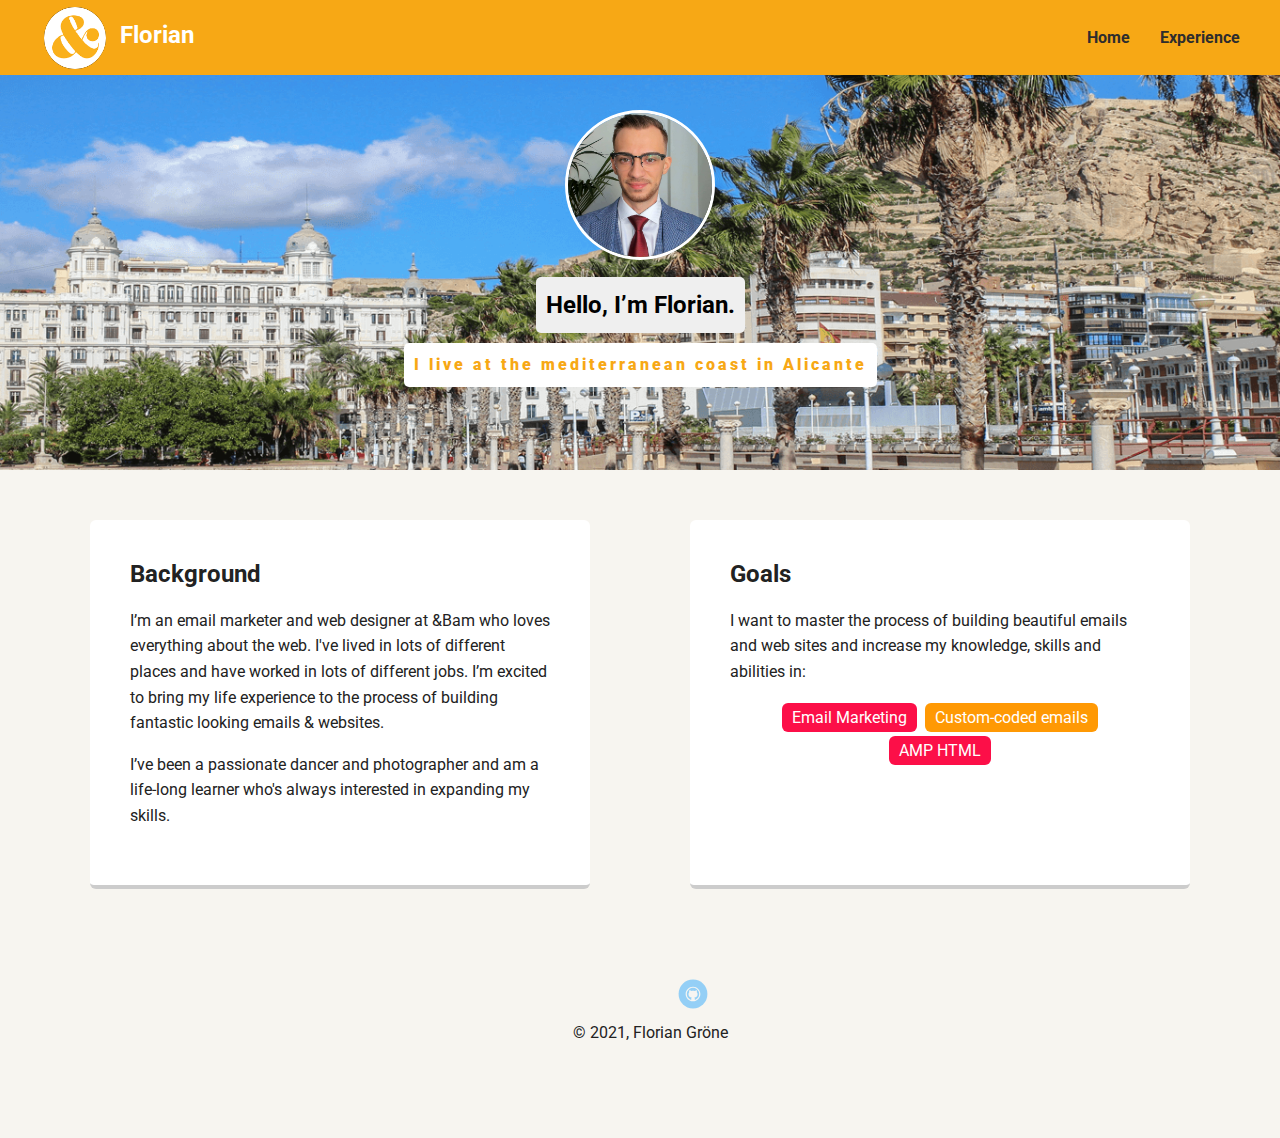
==== index.html @ b0469a55 "Uploaded all project files" ====
<!doctype html>
<html lang="en">
  <head>
    <meta charset="utf-8">
    <title>Florian's Profile</title>
    <meta name="viewport" content="width=device-width, initial-scale=1.0">
    <link rel="stylesheet" href="styles.css">
    <link href="https://fonts.googleapis.com/css?family=Muli%7CRoboto:400,300,500,700,900" rel="stylesheet">
  </head>
  <body>  
    <div class="main-nav">
        <ul class="nav">
          <li><a href="https://andbam.co/"><img id="logo" src="images/logo.png" alt="&Bam logo"></a></li>
          <li class="name">Florian</li>
          <li class="right-nav"><a href="index.html">Home</a></li>
          <li class="right-nav"><a href="experience.html">Experience</a></li>
        </ul>
    </div>

    <header>
      <img src="images/this one (1).jpg" alt="Picture of Florian" class="profile-image">
      <h1 class="tag name">Hello, I’m Florian.</h1>
      <p class="tag location">I live at the mediterranean coast in Alicante</p>
    </header>

    <main class="flex">
      <div class="card">
        <h2>Background</h2>
        <p>I’m an email marketer and web designer at &Bam who loves everything about the web. I've lived in lots of different places and have worked in lots of different jobs. I’m excited to bring my life experience to the process of building fantastic looking emails & websites.</p>
        <p>I’ve been a passionate dancer and photographer and am a life-long learner who's always interested in expanding my skills.</p>
      </div> 

      <div class="card">
        <h2>Goals</h2>
        <p>I want to master the process of building beautiful emails and web sites and increase my knowledge, skills and abilities in:</p>
        <ul class="skills">
          <li>Email Marketing</li>
          <li>Custom-coded emails</li>
          <li>AMP HTML</li>
        </ul>
      </div> 

    </main>
    <footer>
      <ul>
        <li><a href="#" class="social twitter">Twitter</a></li>
        <li><a href="#" class="social linkedin">LinkedIn</a></li>
        <li><a href="#" class="social github">Github</a></li>
      </ul>
      <p class="copyright">&copy; 2021, Florian Gröne</p>
    </footer>
  </body>
</html>
---- styles.css ----
/* Global Layout Set-up */
* { 
  box-sizing: border-box;
}
  
body {
  margin: 0;
  padding: 0;
  text-align: center;
  font-family: 'Roboto', sans-serif;
  color: #222;
  background: #f7f5f0;
}
/* Link Styles */

a {
  text-decoration: none;
  color: rgb(46, 45, 45);
}
a:hover {
  color: #6633ff;
}

/* Section Styles */

.main-nav {
  width: 100%;
  background: rgb(247, 168, 21);
  min-height: 70px;
  position: fixed;
  text-align: center;
}
.nav {
  display: flex;
  justify-content: space-around;
  font-weight: 700;
  list-style-type: none;
  margin: 0 0 0 200px auto;
  padding: 0;
}

.nav .name {
    display: block;
    margin-right: auto;
    color: white;
}

.name {
  margin-left: 60px;
  font-size: 1.5em;
}
.nav li {
  padding: 5px 10px 10px 10px;
}
.nav a {
  transition: all .5s;
}
.nav a:hover {
  color: white
}
/* Florian start */
#logo {
  width: 70px;
  height: auto;
  border-radius: 50%;
  position:fixed;
  display: block;
  margin-top: -18px;
  padding: 4px;
  text-align: center;
  transition: all 0.5s;
}
#logo:hover {
  transform: scale(1.2);
}
.right-nav {
  padding-right: -20px;
}

/* Florian end */

header {
  text-align: center;
  background: url('images/Alicantenyawebb\ \(1\).png') no-repeat top center ;
  background-size: cover;
  overflow: hidden;
  padding-top: 60px;
}
header {
  line-height: 1.5;
}
header .profile-image {
  margin-top: 50px;
  width: 150px;
  height: auto;
  border-radius: 50%;
  border: 3px solid white;
  transition: all .5s;
}
header .profile-image:hover {
  transform: scale(1.2) rotate(360deg);
}
.tag {
  background-color: #efefef;
  color: black;
  padding: 10px;
  border-radius: 5px;
  display: table;
  margin: 10px auto;
} 
.location {
  background-color: #fff;
  color: rgb(247, 168, 21);
  font-weight: 900;
  letter-spacing: 3px;
}
.card {
  margin: 30px;
  padding: 20px 40px 40px;
  max-width: 500px;
  text-align: left;
  background: #fff;
  border-bottom: 4px solid #ccc;
  border-radius: 6px;
  transition: all .5s;
}
.card:hover {
  border-color: rgb(252,15,72);
}

ul.skills {
  padding: 0;
  text-align: center;
}

.skills li {
  border-radius: 6px;
  display: inline-block;
  background: #ff9904;
  color: white;
  padding: 5px 10px;
  margin: 2px;
}

.skills li:nth-child(odd) {
  background: rgb(252,15,72);
}

footer {
  width: 100%;
  min-height: 30px;
  padding: 20px 0 40px 20px;
}

footer .copyright {
  top: -8px;
  font-size: .75em;
}

footer ul {
  list-style-type: none;
  margin: 0;
  padding: 0;
}

footer ul li {
  display: inline-block;
}

a.social {
  display: inline-block;
  text-indent: -9999px;
  margin-left: 5px;
  width: 30px;
  height: 30px;
  background-size: 30px 30px;
  opacity: .4;
  transition: all .5s;
}
a.twitter {
  background-image: url(images/twitter.svg);
}
a.linkedin {
  background-image: url(images/linkedin.svg);
}
a.github {
  background-image: url(images/github.svg);
}
a.social:hover {
  opacity: 1;
}
.clearfix {
  clear: both;
}
/* Added by Florian */
.my-experience {
  text-align: left;
  padding-left: 15px;
}

.right-nav {
  display: inline-block;
  margin-top: 7px;
  margin-left: 10px;
}

.experience-title {
  display: inline-block;
  text-align: center;
  top: auto;
  padding-top: 30px;
}

#main-experience {
  margin-top: -20px;
}

#header-experience {
  background: none;
  min-height: 0px;
}

/* Styles for larger screens */
@media screen and (min-width: 720px) {
  
  .flex {
      display: -ms-flexbox;      /* TWEENER - IE 10 */
      display: flex; 
      max-width: 1200px;
      -ms-flex-pack: distribute;
      justify-content: space-around;
      margin: 0 auto;
  }

  header {
    min-height: 470px;
  }

  .nav {
    padding: 0 30px;
  }


  main {
    padding-top: 20px;
  }

  main p {
    line-height: 1.6em;
  }

  footer {
    font-size: 1.3em;
    max-width: 1200px;
    margin: 40px auto;
  }

}
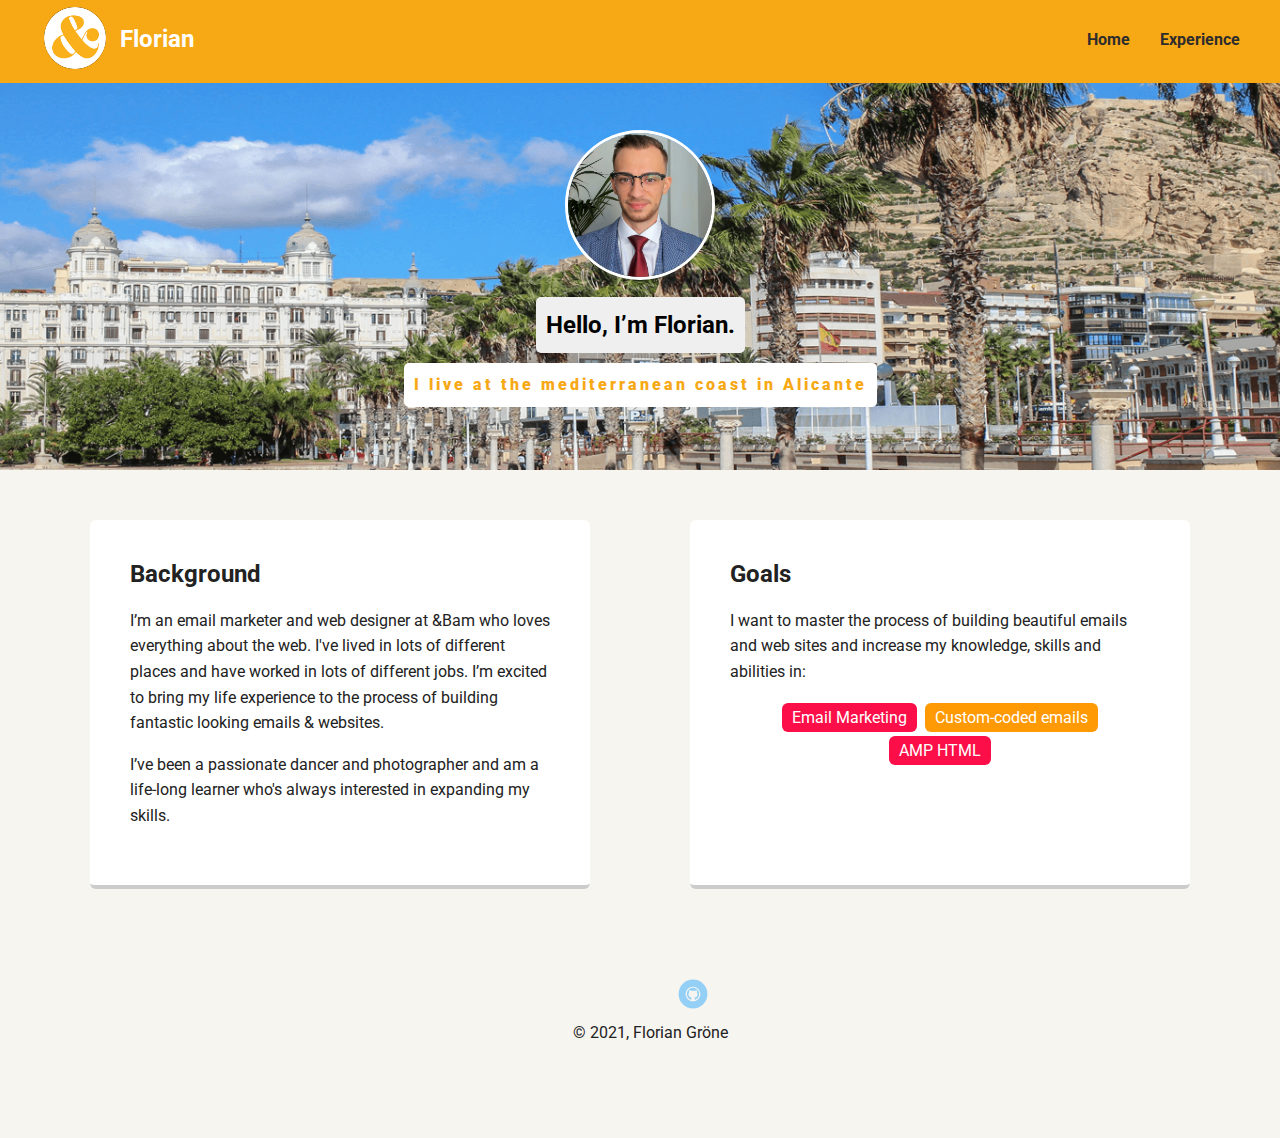
==== commit 502f123f: "index.html semantics fixed. before fixing experience.html" ====
--- a/index.html
+++ b/index.html
@@ -8,29 +8,28 @@
     <link href="https://fonts.googleapis.com/css?family=Muli%7CRoboto:400,300,500,700,900" rel="stylesheet">
   </head>
   <body>  
-    <div class="main-nav">
+    <header>
+      <nav class="main-nav">
         <ul class="nav">
           <li><a href="https://andbam.co/"><img id="logo" src="images/logo.png" alt="&Bam logo"></a></li>
           <li class="name">Florian</li>
           <li class="right-nav"><a href="index.html">Home</a></li>
           <li class="right-nav"><a href="experience.html">Experience</a></li>
         </ul>
-    </div>
-
-    <header>
+      </nav>
       <img src="images/this one (1).jpg" alt="Picture of Florian" class="profile-image">
       <h1 class="tag name">Hello, I’m Florian.</h1>
       <p class="tag location">I live at the mediterranean coast in Alicante</p>
     </header>
 
     <main class="flex">
-      <div class="card">
+      <section class="card">
         <h2>Background</h2>
         <p>I’m an email marketer and web designer at &Bam who loves everything about the web. I've lived in lots of different places and have worked in lots of different jobs. I’m excited to bring my life experience to the process of building fantastic looking emails & websites.</p>
         <p>I’ve been a passionate dancer and photographer and am a life-long learner who's always interested in expanding my skills.</p>
-      </div> 
+      </section> 
 
-      <div class="card">
+      <section class="card">
         <h2>Goals</h2>
         <p>I want to master the process of building beautiful emails and web sites and increase my knowledge, skills and abilities in:</p>
         <ul class="skills">
@@ -38,9 +37,9 @@
           <li>Custom-coded emails</li>
           <li>AMP HTML</li>
         </ul>
-      </div> 
+      </section> 
+    </main>
 
-    </main>
     <footer>
       <ul>
         <li><a href="#" class="social twitter">Twitter</a></li>
--- a/styles.css
+++ b/styles.css
@@ -84,13 +84,13 @@
   background: url('images/Alicantenyawebb\ \(1\).png') no-repeat top center ;
   background-size: cover;
   overflow: hidden;
-  padding-top: 60px;
+  /* padding-top: 60px; */
 }
 header {
   line-height: 1.5;
 }
 header .profile-image {
-  margin-top: 50px;
+  margin-top: 130px;
   width: 150px;
   height: auto;
   border-radius: 50%;
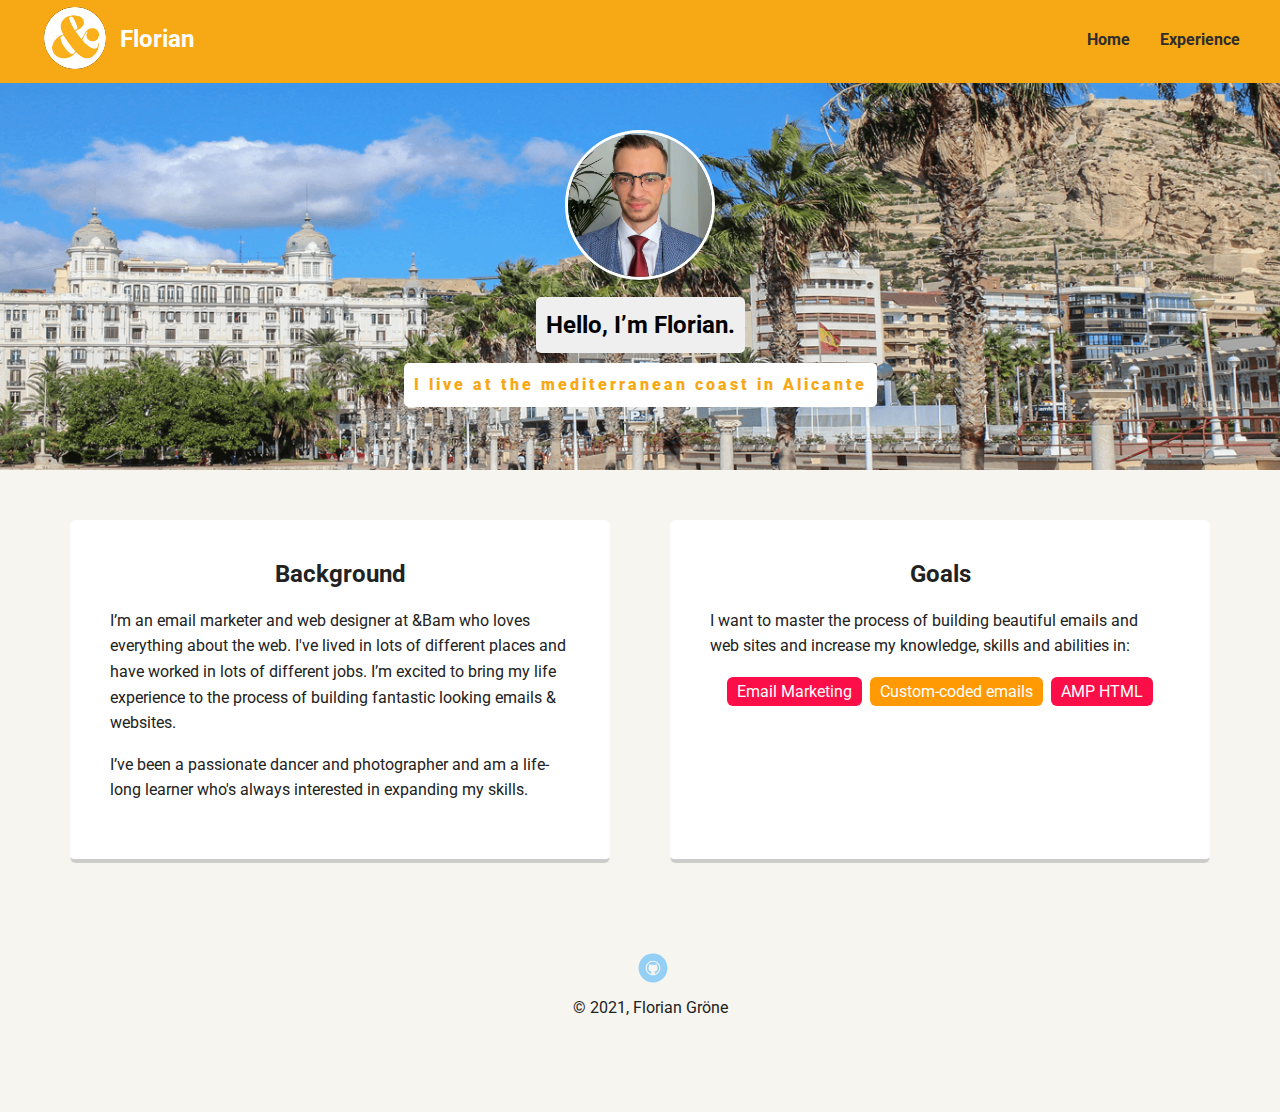
==== commit cd5dd790: "before adding hobby.html" ====
--- a/index.html
+++ b/index.html
@@ -22,29 +22,28 @@
       <p class="tag location">I live at the mediterranean coast in Alicante</p>
     </header>
 
-    <main class="flex">
-      <section class="card">
-        <h2>Background</h2>
-        <p>I’m an email marketer and web designer at &Bam who loves everything about the web. I've lived in lots of different places and have worked in lots of different jobs. I’m excited to bring my life experience to the process of building fantastic looking emails & websites.</p>
-        <p>I’ve been a passionate dancer and photographer and am a life-long learner who's always interested in expanding my skills.</p>
-      </section> 
-
-      <section class="card">
-        <h2>Goals</h2>
-        <p>I want to master the process of building beautiful emails and web sites and increase my knowledge, skills and abilities in:</p>
-        <ul class="skills">
-          <li>Email Marketing</li>
-          <li>Custom-coded emails</li>
-          <li>AMP HTML</li>
-        </ul>
-      </section> 
+    <main>
+      <section class="flex">
+        <article class="card">
+          <h2>Background</h2>
+          <p>I’m an email marketer and web designer at &Bam who loves everything about the web. I've lived in lots of different places and have worked in lots of different jobs. I’m excited to bring my life experience to the process of building fantastic looking emails & websites.</p>
+          <p>I’ve been a passionate dancer and photographer and am a life-long learner who's always interested in expanding my skills.</p>
+        </article> 
+        <article class="card">
+          <h2>Goals</h2>
+          <p>I want to master the process of building beautiful emails and web sites and increase my knowledge, skills and abilities in:</p>
+          <ul class="skills">
+            <li>Email Marketing</li>
+            <li>Custom-coded emails</li>
+            <li>AMP HTML</li>
+          </ul>
+        </article> 
+      </section>
     </main>
 
     <footer>
       <ul>
-        <li><a href="#" class="social twitter">Twitter</a></li>
-        <li><a href="#" class="social linkedin">LinkedIn</a></li>
-        <li><a href="#" class="social github">Github</a></li>
+        <li><a href="https://github.com/florian-bam" class="social github">Github</a></li>
       </ul>
       <p class="copyright">&copy; 2021, Florian Gröne</p>
     </footer>
--- a/styles.css
+++ b/styles.css
@@ -58,33 +58,11 @@
 .nav a:hover {
   color: white
 }
-/* Florian start */
-#logo {
-  width: 70px;
-  height: auto;
-  border-radius: 50%;
-  position:fixed;
-  display: block;
-  margin-top: -18px;
-  padding: 4px;
-  text-align: center;
-  transition: all 0.5s;
-}
-#logo:hover {
-  transform: scale(1.2);
-}
-.right-nav {
-  padding-right: -20px;
-}
-
-/* Florian end */
-
 header {
   text-align: center;
   background: url('images/Alicantenyawebb\ \(1\).png') no-repeat top center ;
   background-size: cover;
   overflow: hidden;
-  /* padding-top: 60px; */
 }
 header {
   line-height: 1.5;
@@ -117,7 +95,8 @@
 .card {
   margin: 30px;
   padding: 20px 40px 40px;
-  max-width: 500px;
+  width: -webkit-fill-available;
+  max-width: 600px;
   text-align: left;
   background: #fff;
   border-bottom: 4px solid #ccc;
@@ -192,7 +171,24 @@
 .clearfix {
   clear: both;
 }
-/* Added by Florian */
+/* Florian start */
+#logo {
+  width: 70px;
+  height: auto;
+  border-radius: 50%;
+  position:fixed;
+  display: block;
+  margin-top: -18px;
+  padding: 4px;
+  text-align: center;
+  transition: all 0.5s;
+}
+#logo:hover {
+  transform: scale(1.2);
+}
+.right-nav {
+  padding-right: -20px;
+}
 .my-experience {
   text-align: left;
   padding-left: 15px;
@@ -208,7 +204,7 @@
   display: inline-block;
   text-align: center;
   top: auto;
-  padding-top: 30px;
+  padding-top: 100px;
 }
 
 #main-experience {
@@ -219,6 +215,34 @@
   background: none;
   min-height: 0px;
 }
+h5 {
+  text-align:center;
+  font-style: italic;
+  font-weight: normal;
+}
+
+h2 {
+  text-align: center;
+}
+h3 {
+  text-align: center;
+}
+/* different .card, because 3 per row, not 2 */
+.card-experience {
+  margin: 30px;
+  padding: 20px 40px 40px;
+  width: -webkit-fill-available;
+  text-align: left;
+  background: #fff;
+  border-bottom: 4px solid #ccc;
+  border-radius: 6px;
+  transition: all .5s;
+}
+.card-experience:hover {
+  border-color: rgb(252,15,72);
+}
+
+/* Florian end */
 
 /* Styles for larger screens */
 @media screen and (min-width: 720px) {
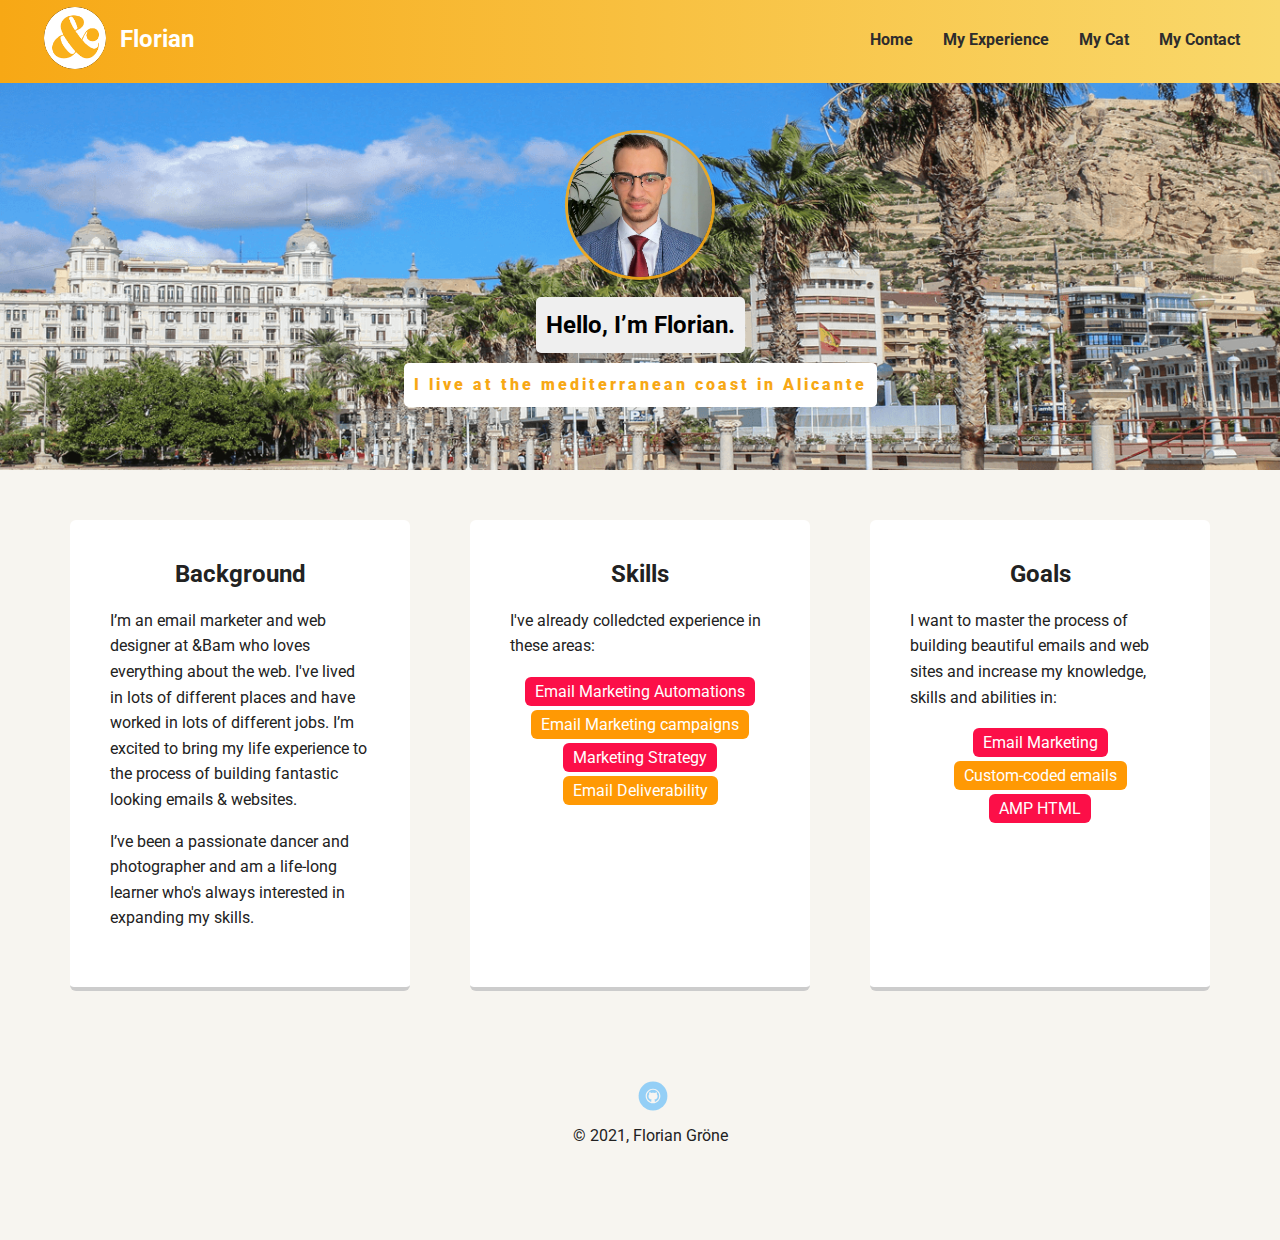
==== commit e9b79511: "Final edit" ====
--- a/index.html
+++ b/index.html
@@ -11,13 +11,15 @@
     <header>
       <nav class="main-nav">
         <ul class="nav">
-          <li><a href="https://andbam.co/"><img id="logo" src="images/logo.png" alt="&Bam logo"></a></li>
+          <li><a href="https://andbam.co/" target="_blank"><img id="logo" src="images/logo.png" alt="&Bam logo"></a></li>
           <li class="name">Florian</li>
           <li class="right-nav"><a href="index.html">Home</a></li>
-          <li class="right-nav"><a href="experience.html">Experience</a></li>
+          <li class="right-nav"><a href="experience.html">My Experience</a></li>
+          <li><a href="my-cat.html" class="right-nav">My Cat</a></li>
+          <li><a href="contact.html" class="right-nav">My Contact</a></li>
         </ul>
       </nav>
-      <img src="images/this one (1).jpg" alt="Picture of Florian" class="profile-image">
+      <img src="images/me.jpg" alt="Picture of Florian" class="profile-image">
       <h1 class="tag name">Hello, I’m Florian.</h1>
       <p class="tag location">I live at the mediterranean coast in Alicante</p>
     </header>
@@ -29,6 +31,16 @@
           <p>I’m an email marketer and web designer at &Bam who loves everything about the web. I've lived in lots of different places and have worked in lots of different jobs. I’m excited to bring my life experience to the process of building fantastic looking emails & websites.</p>
           <p>I’ve been a passionate dancer and photographer and am a life-long learner who's always interested in expanding my skills.</p>
         </article> 
+        <article class="card">
+          <h2>Skills</h2>
+          <p>I've already colledcted experience in these areas:</p>
+          <ul class="skills">
+            <li>Email Marketing Automations</li>
+            <li>Email Marketing campaigns</li>
+            <li>Marketing Strategy</li>
+            <li>Email Deliverability</li>
+          </ul>
+        </article>
         <article class="card">
           <h2>Goals</h2>
           <p>I want to master the process of building beautiful emails and web sites and increase my knowledge, skills and abilities in:</p>
@@ -43,7 +55,7 @@
 
     <footer>
       <ul>
-        <li><a href="https://github.com/florian-bam" class="social github">Github</a></li>
+        <li><a href="https://github.com/florian-bam" target="_blank" class="social github">Github</a></li>
       </ul>
       <p class="copyright">&copy; 2021, Florian Gröne</p>
     </footer>
--- a/styles.css
+++ b/styles.css
@@ -25,7 +25,7 @@
 
 .main-nav {
   width: 100%;
-  background: rgb(247, 168, 21);
+  background: linear-gradient(to right, rgba(247, 168, 21) 0%, rgba(249, 216, 107, 1) 100%);
   min-height: 70px;
   position: fixed;
   text-align: center;
@@ -35,7 +35,6 @@
   justify-content: space-around;
   font-weight: 700;
   list-style-type: none;
-  margin: 0 0 0 200px auto;
   padding: 0;
 }
 
@@ -72,7 +71,7 @@
   width: 150px;
   height: auto;
   border-radius: 50%;
-  border: 3px solid white;
+  border: 3px rgba(247, 168, 21, .9) solid;
   transition: all .5s;
 }
 header .profile-image:hover {
@@ -186,9 +185,6 @@
 #logo:hover {
   transform: scale(1.2);
 }
-.right-nav {
-  padding-right: -20px;
-}
 .my-experience {
   text-align: left;
   padding-left: 15px;
@@ -241,7 +237,22 @@
 .card-experience:hover {
   border-color: rgb(252,15,72);
 }
-
+address em {
+  font-weight: bold;
+  font-style: normal;
+}
+.address {
+  font-style: normal;
+}
+.kisa {
+  border-radius: 50%;
+  max-height: 300px;
+  max-width: 300px;
+  border: 12px rgba(247, 168, 21, .5) solid;
+}
+.article-kisa {
+  margin-top: -20px;
+}
 /* Florian end */
 
 /* Styles for larger screens */
